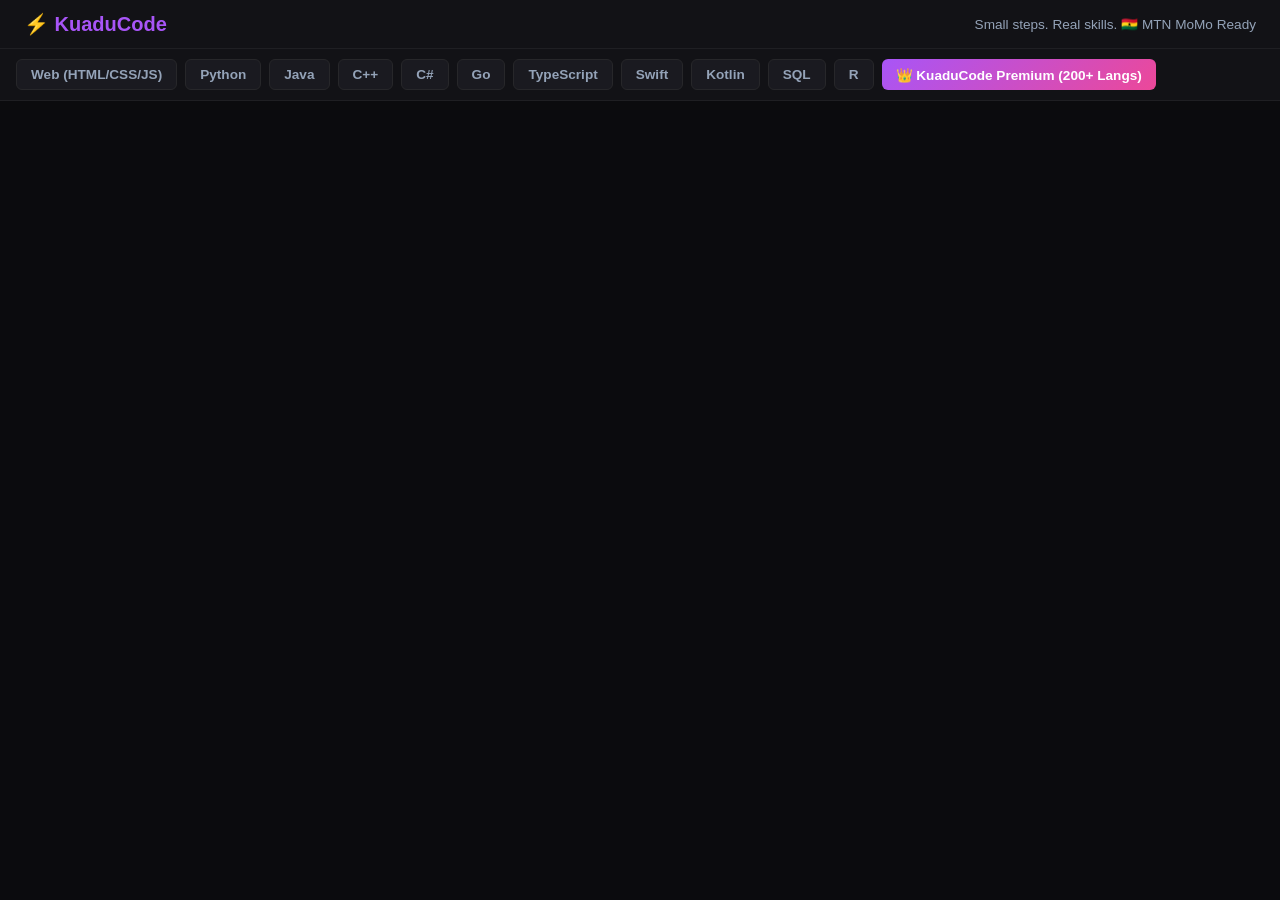
==== code (2).html @ bb450be1 "Add files via upload" ====
<!DOCTYPE html>
<html lang="en">
<head>
    <meta charset="UTF-8">
    <meta name="viewport" content="width=device-width, initial-scale=1.0">
    <title>KuaduCode — Learn to Code & Live Editor</title>
    <style>
        * {
            box-sizing: border-box;
            margin: 0;
            padding: 0;
            font-family: 'Segoe UI', Tahoma, Geneva, Verdana, sans-serif;
        }

        body {
            background-color: #0b0b0e;
            color: #e1e1e6;
            display: flex;
            flex-direction: column;
            height: 100vh;
        }

        header {
            background-color: #121216;
            padding: 12px 24px;
            display: flex;
            justify-content: space-between;
            align-items: center;
            border-bottom: 1px solid #1f1f23;
        }

        header h1 {
            font-size: 1.25rem;
            color: #a855f7;
            display: flex;
            align-items: center;
            gap: 8px;
            font-weight: 700;
        }

        .lang-tabs {
            display: flex;
            background-color: #121216;
            padding: 10px 16px;
            gap: 8px;
            overflow-x: auto;
            border-bottom: 1px solid #1f1f23;
            flex-wrap: wrap;
        }

        .tab-btn {
            background-color: #1a1a20;
            color: #94a3b8;
            border: 1px solid #27272a;
            padding: 7px 14px;
            border-radius: 6px;
            cursor: pointer;
            font-size: 0.85rem;
            font-weight: 600;
            transition: all 0.2s ease;
            white-space: nowrap;
        }

        .tab-btn:hover {
            background-color: #27272a;
            color: #f8fafc;
        }

        .tab-btn.active {
            background-color: #7c3aed;
            color: #ffffff;
            border-color: #7c3aed;
        }

        .tab-btn.premium {
            background: linear-gradient(135deg, #a855f7, #ec4899);
            color: #fff;
            border: none;
            font-weight: 700;
        }

        .workspace {
            display: grid;
            grid-template-columns: 1fr 1fr;
            flex: 1;
            background-color: #0b0b0e;
            gap: 8px;
            padding: 8px;
            overflow: hidden;
        }

        .pane {
            display: flex;
            flex-direction: column;
            background-color: #121216;
            border: 1px solid #1f1f23;
            border-radius: 8px;
            overflow: hidden;
            box-shadow: 0 4px 12px rgba(0,0,0,0.4);
        }

        .pane-header {
            background-color: #1a1a20;
            padding: 8px 14px;
            font-size: 0.85rem;
            font-weight: bold;
            display: flex;
            justify-content: space-between;
            align-items: center;
            color: #c084fc;
            border-bottom: 1px solid #1f1f23;
        }

        .run-btn {
            background-color: #10b981;
            color: white;
            border: none;
            padding: 4px 12px;
            border-radius: 4px;
            cursor: pointer;
            font-size: 0.8rem;
            font-weight: 600;
            transition: background 0.2s;
        }

        .run-btn:hover {
            background-color: #059669;
        }

        textarea {
            flex: 1;
            background-color: #121216;
            color: #e1e1e6;
            border: none;
            padding: 16px;
            resize: none;
            font-family: 'Fira Code', 'Courier New', Courier, monospace;
            font-size: 0.9rem;
            outline: none;
            line-height: 1.5;
            tab-size: 4;
        }

        .output-container {
            flex: 1;
            background-color: #08080a;
            color: #34d399;
            padding: 16px;
            font-family: 'Fira Code', 'Courier New', Courier, monospace;
            font-size: 0.9rem;
            overflow-y: auto;
            white-space: pre-wrap;
        }

        /* Premium & MoMo Checkout Styles */
        .premium-dashboard {
            grid-column: span 2;
            padding: 30px;
            overflow-y: auto;
            background-color: #121216;
            display: flex;
            flex-direction: column;
            align-items: center;
        }

        .premium-hero {
            text-align: center;
            max-width: 600px;
            margin-bottom: 30px;
        }

        .premium-hero h2 {
            color: #f472b6;
            font-size: 1.8rem;
            margin-bottom: 10px;
        }

        .premium-hero p {
            color: #94a3b8;
            font-size: 0.95rem;
        }

        .pricing-cards {
            display: grid;
            grid-template-columns: repeat(auto-fit, minmax(240px, 1fr));
            gap: 20px;
            width: 100%;
            max-width: 900px;
            margin-bottom: 30px;
        }

        .price-card {
            background-color: #1a1a20;
            border: 1px solid #27272a;
            border-radius: 10px;
            padding: 24px;
            display: flex;
            flex-direction: column;
            justify-content: space-between;
            transition: transform 0.2s, border-color 0.2s;
        }

        .price-card:hover {
            transform: translateY(-4px);
            border-color: #ec4899;
        }

        .price-card h3 {
            color: #f8fafc;
            font-size: 1.1rem;
            margin-bottom: 8px;
        }

        .price-amount {
            font-size: 1.6rem;
            font-weight: bold;
            color: #34d399;
            margin-bottom: 16px;
        }

        .price-features {
            list-style: none;
            margin-bottom: 20px;
            font-size: 0.85rem;
            color: #94a3b8;
            display: flex;
            flex-direction: column;
            gap: 8px;
        }

        .price-features li::before {
            content: "✓ ";
            color: #10b981;
            font-weight: bold;
        }

        .momo-btn {
            background-color: #eab308;
            color: #0f172a;
            border: none;
            padding: 10px;
            border-radius: 6px;
            font-weight: bold;
            cursor: pointer;
            font-size: 0.9rem;
            transition: background 0.2s;
        }

        .momo-btn:hover {
            background-color: #ca8a04;
        }

        .search-box {
            width: 100%;
            max-width: 900px;
            padding: 12px 16px;
            margin-bottom: 20px;
            background-color: #1a1a20;
            border: 1px solid #27272a;
            color: #fff;
            border-radius: 8px;
            font-size: 0.95rem;
            outline: none;
        }

        .search-box:focus {
            border-color: #7c3aed;
        }

        .lang-grid {
            display: grid;
            grid-template-columns: repeat(auto-fill, minmax(180px, 1fr));
            gap: 10px;
            width: 100%;
            max-width: 900px;
        }

        .lang-card {
            background-color: #1a1a20;
            border: 1px solid #27272a;
            padding: 12px 14px;
            border-radius: 6px;
            font-size: 0.85rem;
            color: #94a3b8;
            display: flex;
            justify-content: space-between;
            align-items: center;
        }

        .lang-card strong {
            color: #f8fafc;
        }

        iframe {
            flex: 1;
            border: none;
            background-color: #ffffff;
        }

        @media(max-width: 768px) {
            .workspace {
                grid-template-columns: 1fr;
                grid-template-rows: 1fr 1fr;
            }
            .premium-dashboard {
                grid-column: span 1;
            }
        }
    </style>
</head>
<body>

    <header>
        <h1>⚡ KuaduCode</h1>
        <span style="font-size: 0.85rem; color: #94a3b8;">Small steps. Real skills. 🇬🇭 MTN MoMo Ready</span>
    </header>

    <!-- Language Selector Tabs -->
    <div class="lang-tabs">
        <button class="tab-btn active" onclick="switchLanguage('web')">Web (HTML/CSS/JS)</button>
        <button class="tab-btn" onclick="switchLanguage('python')">Python</button>
        <button class="tab-btn" onclick="switchLanguage('java')">Java</button>
        <button class="tab-btn" onclick="switchLanguage('cpp')">C++</button>
        <button class="tab-btn" onclick="switchLanguage('csharp')">C#</button>
        <button class="tab-btn" onclick="switchLanguage('go')">Go</button>
        <button class="tab-btn" onclick="switchLanguage('typescript')">TypeScript</button>
        <button class="tab-btn" onclick="switchLanguage('swift')">Swift</button>
        <button class="tab-btn" onclick="switchLanguage('kotlin')">Kotlin</button>
        <button class="tab-btn" onclick="switchLanguage('sql')">SQL</button>
        <button class="tab-btn" onclick="switchLanguage('r')">R</button>
        <button class="tab-btn premium" onclick="switchLanguage('premium')">👑 KuaduCode Premium (200+ Langs)</button>
    </div>

    <!-- Workspace Container -->
    <div class="workspace" id="editor-workspace"></div>

    <script>
        const templates = {
            web: {
                html: '<h1>Hello Web Developer!</h1>\n<p>Edit HTML, CSS, or JS to see live updates.</p>',
                css: 'body { font-family: sans-serif; text-align: center; margin-top: 40px; color: #333; }',
                js: 'console.log("KuaduCode Web console ready!");'
            },
            python: `# Python Starter Code\ndef start_journey():\n    dream = "developer"\n    print(f"Your coding journey starts here! Dream: {dream}")\n\nstart_journey()`,
            java: `// Java Starter Code\npublic class Main {\n    public static void main(String[] args) {\n        String dream = "developer";\n        System.out.println("Hello, Java! Your dream: " + dream);\n    }\n}`,
            cpp: `// C++ Starter Code\n#include <iostream>\nusing namespace std;\n\nint main() {\n    string dream = "developer";\n    cout << "Hello C++! Your dream: " << dream << endl;\n    return 0;\n}`,
            csharp: `// C# Starter Code\nusing System;\n\nclass Program {\n    static void Main() {\n        string dream = "developer";\n        Console.WriteLine("Hello C#! Your dream: " + dream);\n    }\n}`,
            go: `// Go Starter Code\npackage main\nimport "fmt"\n\nfunc main() {\n    dream := "developer"\n    fmt.Printf("Hello Go! Your dream: %s\\n", dream)\n}`,
            typescript: `// TypeScript Starter Code\ninterface User {\n    name: string;\n    dream: string;\n}\n\nconst coder: User = { name: "Learner", dream: "developer" };\nconsole.log(\`Hello TypeScript! \${coder.name}'s dream: \${coder.dream}\`);`,
            swift: `// Swift Starter Code\nlet dream = "developer"\nprint("Hello Swift! Your dream: \\(dream)")`,
            kotlin: `// Kotlin Starter Code\nfun main() {\n    val dream = "developer"\n    println("Hello Kotlin! Your dream: $dream")\n}`,
            sql: `-- SQL Starter Code\nCREATE TABLE learners (id INT, name TEXT, dream TEXT);\nINSERT INTO learners VALUES (1, 'Alice', 'developer');\nSELECT * FROM learners;`,
            r: `# R Starter Code\ndream <- "developer"\ncat("Hello R! Your dream:", dream, "\\n")`
        };

        const premiumLanguages = [
            "Assembly (x86)", "Ada", "ActionScript", "Agda", "Alloy", "AmbientTalk", "Apex", "APL", "AppleScript", "Arc", "Arduino", "AspectJ", "Assembly (ARM)", "Asymptote", "ATS", "Augeas", "AutoIt", "AutoHotkey", "Awk", "Bash", "BASIC", "Batchfile", "BCPL", "Befunge", "Bison", "Bluespec", "Boo", "Boomerang", "Bosque", "Brainfuck", "Brightscript", "Bro", "C", "C--", "C#", "C++", "C/AL", "Caché ObjectScript", "Carbon", "Ceylon", "Chapel", "ChucK", "Cirru", "Clarion", "Clean", "Clojure", "CMake", "COBOL", "CoffeeScript", "ColdFusion", "Common Lisp", "Component Pascal", "Crystal", "Csound", "CUDA", "Cycript", "Cython", "D", "Dart", "DataWeave", "Dhall", "Dylan", "E", "Eagle", "Easybuild", "eC", "ECL", "ECLiPSe", "Edn", "Eiffel", "Elixir", "Elm", "Emacs Lisp", "Erlang", "Euphoria", "F#", "F*", "Factor", "Fancy", "Fantom", "Fennel", "Fish", "Forth", "Fortran", "FreeMarker", "Futhark", "G-Code", "GameMaker Language", "GAMS", "GAP", "GAS", "GDScript", "Genie", "Genshi", "GLSL", "Glyph", "Gnuplot", "Go", "Gosu", "Grace", "Gradle", "GraphQL", "Groovy", "Hack", "Haml", "Harbour", "Haskell", "Haxe", "HCL", "HLSL", "HTML", "HTTP", "Hy", "HyPhy", "IDL", "Idris", "IGOR Pro", "Inform", "Inno Setup", "Io", "Ioke", "Isabelle", "J", "Jade", "Jakt", "Janet", "Java", "JavaScript", "JFlex", "Jison", "Jolie", "JSON", "JSX", "Julia", "KCL", "KiCad", "Kotlin", "KRL", "LabVIEW", "Lasso", "Lean", "Less", "LilyPond", "Limbo", "Lisp", "LiveScript", "LLVM", "Logtalk", "LOLCODE", "LookML", "LoomScript", "LUA", "M", "M4", "Macaulay2", "Makefile", "Mako", "Markdown", "Mathematica", "MATLAB", "Max", "MAXScript", "Mercury", "Meson", "Metal", "Mirah", "Modelica", "Modula-2", "Modula-3", "Monkey", "Moocode", "MoonScript", "Mortran", "Mouse", "MSBuild", "Mupad", "MQL4", "MQL5", "NCL", "Nearley", "Nemerle", "NetLogo", "Nextflow", "Nginx", "Nim", "Nit", "Nix", "NSIS", "Nu", "NumPy", "Objective-C", "Objective-J", "OCaml", "Odin", "Omgrofl", "Opa", "Opal", "OpenEdge ABL", "OpenSCAD", "Org", "Ox", "Oxygene", "Oz", "P4", "Pan", "Papyrus", "Parrot", "Pascal", "PAWN", "PDDL", "PEG.js", "Perl", "PHP", "PicoLisp", "Pike", "PL/I", "PL/SQL", "PogoScript", "Pony", "PostScript", "PowerShell", "Prisma", "Processing", "Prolog", "Propeller Spin", "Pug", "Puppet", "PureBasic", "PureScript", "Python", "Q", "QML", "QBasic", "R", "Racket", "Raku", "RAML", "Reason", "Rebol", "Red", "Redcode", "Ren'Py", "REXX", "Ring", "Riot", "RobotFramework", "Roff", "Rouge", "RPC", "RPM Spec", "Ruby", "Rust", "SAS", "Sass", "Scala", "Scheme", "Scilab", "Self", "ShaderLab", "Shell", "Shen", "Sieve", "Silver", "Simula", "SKILL", "Smalltalk", "Smarty", "Smali", "Snort", "Solidity", "SourcePawn", "SPARQL", "SQF", "SQL", "Stan", "Stata", "Starlark", "Svelte", "SVG", "Swift", "SystemVerilog", "Tcl", "TeX", "Thrift", "T-SQL", "TypeScript", "Typst", "UnrealScript", "Vala", "VBScript", "Verilog", "VHDL", "Vim script", "Visual Basic", "Volt", "Vue", "WebAssembly", "Wollok", "XML", "XQuery", "YAML", "Yacc", "Zig"
        ];

        let currentLang = 'web';

        function switchLanguage(lang) {
            currentLang = lang;
            
            document.querySelectorAll('.tab-btn').forEach(btn => btn.classList.remove('active'));
            event.target.classList.add('active');

            const workspace = document.getElementById('editor-workspace');

            if (lang === 'web') {
                workspace.innerHTML = `
                    <div class="pane">
                        <div class="pane-header">&lt;/&gt; HTML / CSS / JS Editor</div>
                        <textarea id="web-code" placeholder="Write code...">${templates.web.html}\n\n<style>${templates.web.css}</style>\n\n<script>${templates.web.js}<\/script></textarea>
                    </div>
                    <div class="pane">
                        <div class="pane-header">👁 Live Preview</div>
                        <iframe id="output-frame"></iframe>
                    </div>
                `;
                document.getElementById('web-code').addEventListener('input', updateWebPreview);
                updateWebPreview();
            } else if (lang === 'premium') {
                workspace.innerHTML = `
                    <div class="premium-dashboard">
                        <div class="premium-hero">
                            <h2>👑 KuaduCode Premium Membership</h2>
                            <p>Unlock all 200+ language project briefs and advanced challenge paths instantly using MTN Mobile Money.</p>
                        </div>

                        <div class="pricing-cards">
                            <div class="price-card">
                                <div>
                                    <h3>Starter Package</h3>
                                    <div class="price-amount">10 GHS</div>
                                    <ul class="price-features">
                                        <li>Basic starter guides</li>
                                        <li>Introductory challenges</li>
                                        <li>MTN MoMo checkout</li>
                                    </ul>
                                </div>
                                <button class="momo-btn" onclick="triggerMoMo(10, 'Starter Package')">Pay 10 GHS via MoMo</button>
                            </div>

                            <div class="price-card" style="border-color: #ec4899;">
                                <div>
                                    <h3>Practice Plus</h3>
                                    <div class="price-amount">20 GHS</div>
                                    <ul class="price-features">
                                        <li>Full 200+ language directory</li>
                                        <li>Intermediate track briefs</li>
                                        <li>Project checklists</li>
                                    </ul>
                                </div>
                                <button class="momo-btn" onclick="triggerMoMo(20, 'Practice Plus')">Pay 20 GHS via MoMo</button>
                            </div>

                            <div class="price-card">
                                <div>
                                    <h3>Pro Learning Pack</h3>
                                    <div class="price-amount">45 GHS</div>
                                    <ul class="price-features">
                                        <li>Lifetime all-access pass</li>
                                        <li>Advanced project briefs</li>
                                        <li>Guided study plans</li>
                                    </ul>
                                </div>
                                <button class="momo-btn" onclick="triggerMoMo(45, 'Pro Learning Pack')">Pay 45 GHS via MoMo</button>
                            </div>
                        </div>

                        <input type="text" class="search-box" id="lang-search" placeholder="Search from 200+ programming languages..." onkeyup="filterLanguages()">
                        <div class="lang-grid" id="lang-grid-container">
                            ${premiumLanguages.map((l, index) => `<div class="lang-card"><strong>${l}</strong> <span>#${index+1}</span></div>`).join('')}
                        </div>
                    </div>
                `;
            } else {
                workspace.innerHTML = `
                    <div class="pane">
                        <div class="pane-header">
                            <span>💻 ${lang.toUpperCase()} Editor</span>
                            <button class="run-btn" onclick="runCode()">▶ Run / Test</button>
                        </div>
                        <textarea id="code-input">${templates[lang]}</textarea>
                    </div>
                    <div class="pane">
                        <div class="pane-header">📤 Execution Output</div>
                        <div class="output-container" id="output-console">Click 'Run / Test' to simulate code execution...</div>
                    </div>
                `;
            }
        }

        function triggerMoMo(amount, planName) {
            const phoneNumber = prompt(`Enter your MTN Mobile Money Number (e.g., 024XXXXXXX) for the ${planName} (${amount} GHS):`);
            if (phoneNumber) {
                alert(`MTN MoMo payment prompt sent to ${phoneNumber} for ${amount} GHS. Please check your phone to approve.`);
            }
        }

        function filterLanguages() {
            const query = document.getElementById('lang-search').value.toLowerCase();
            const container = document.getElementById('lang-grid-container');
            const filtered = premiumLanguages.filter(l => l.toLowerCase().includes(query));
            container.innerHTML = filtered.map((l) => `<div class="lang-card"><strong>${l}</strong></div>`).join('');
        }

        function updateWebPreview() {
            const code = document.getElementById('web-code').value;
            const frame = document.getElementById('output-frame');
            const doc = frame.contentDocument || frame.contentWindow.document;
            doc.open();
            doc.write(code);
            doc.close();
        }

        function runCode() {
            const consoleBox = document.getElementById('output-console');
            consoleBox.innerHTML = `Compiling and executing ${currentLang.toUpperCase()}...\n\n`;
            
            setTimeout(() => {
                const outputs = {
                    python: "Your coding journey starts here! Dream: developer\n[Process completed successfully]",
                    java: "Hello, Java! Your dream: developer\n[Build successful]",
                    cpp: "Hello C++! Your dream: developer\n[Exited with code 0]",
                    csharp: "Hello C#! Your dream: developer\n[Execution completed]",
                    go: "Hello Go! Your dream: developer\n[Process finished]",
                    typescript: "Hello TypeScript! Learner's dream: developer\n[TS Compiled & Executed]",
                    swift: "Hello Swift! Your dream: developer\n[Execution finished]",
                    kotlin: "Hello Kotlin! Your dream: developer\n[Compilation successful]",
                    sql: "id | name  | dream    \n---|-------|----------\n 1 | Alice | developer\n[Query executed successfully (1 row)]",
                    r: "Hello R! Your dream: developer \n[Execution finished]"
                };
                consoleBox.innerHTML += outputs[currentLang] || "Output generated successfully.";
            }, 400);
        }

        // Initialize with Web view on load
        switchLanguage('web');
    </script>
</body>
</html>
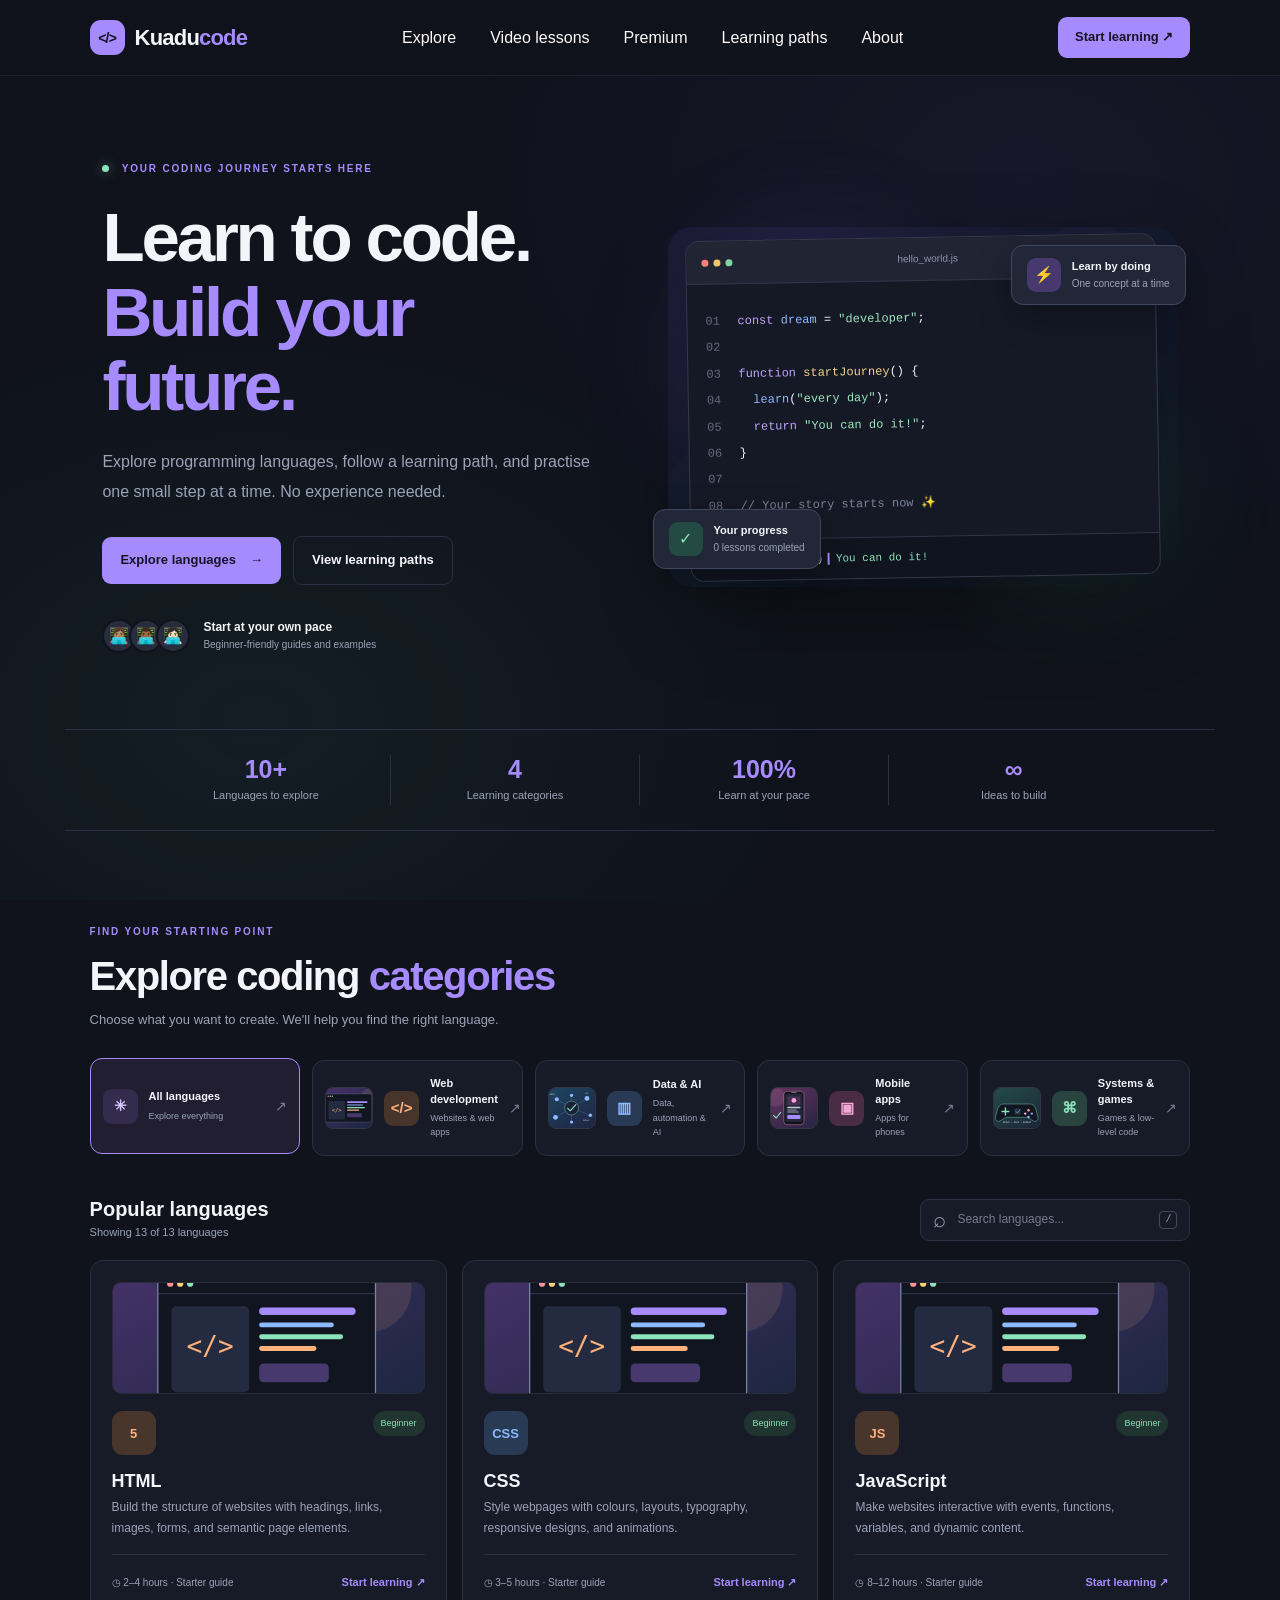
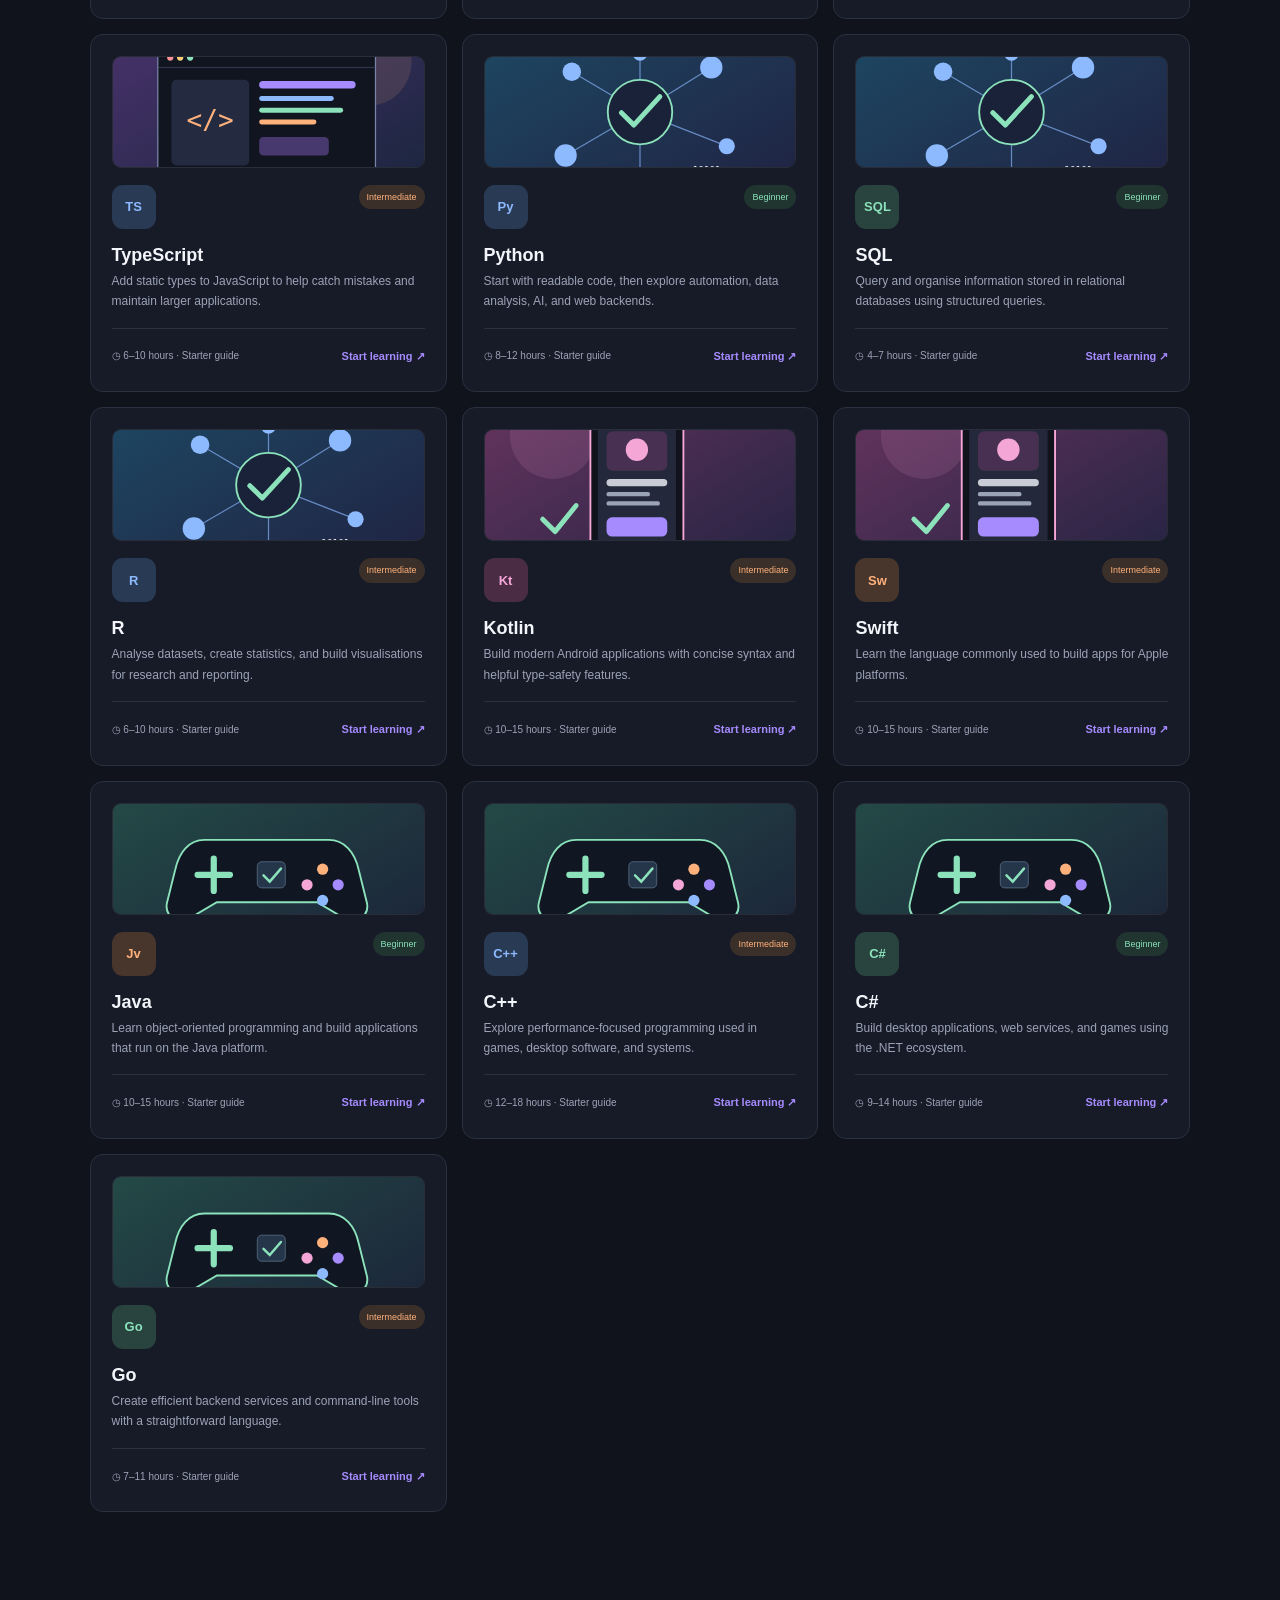
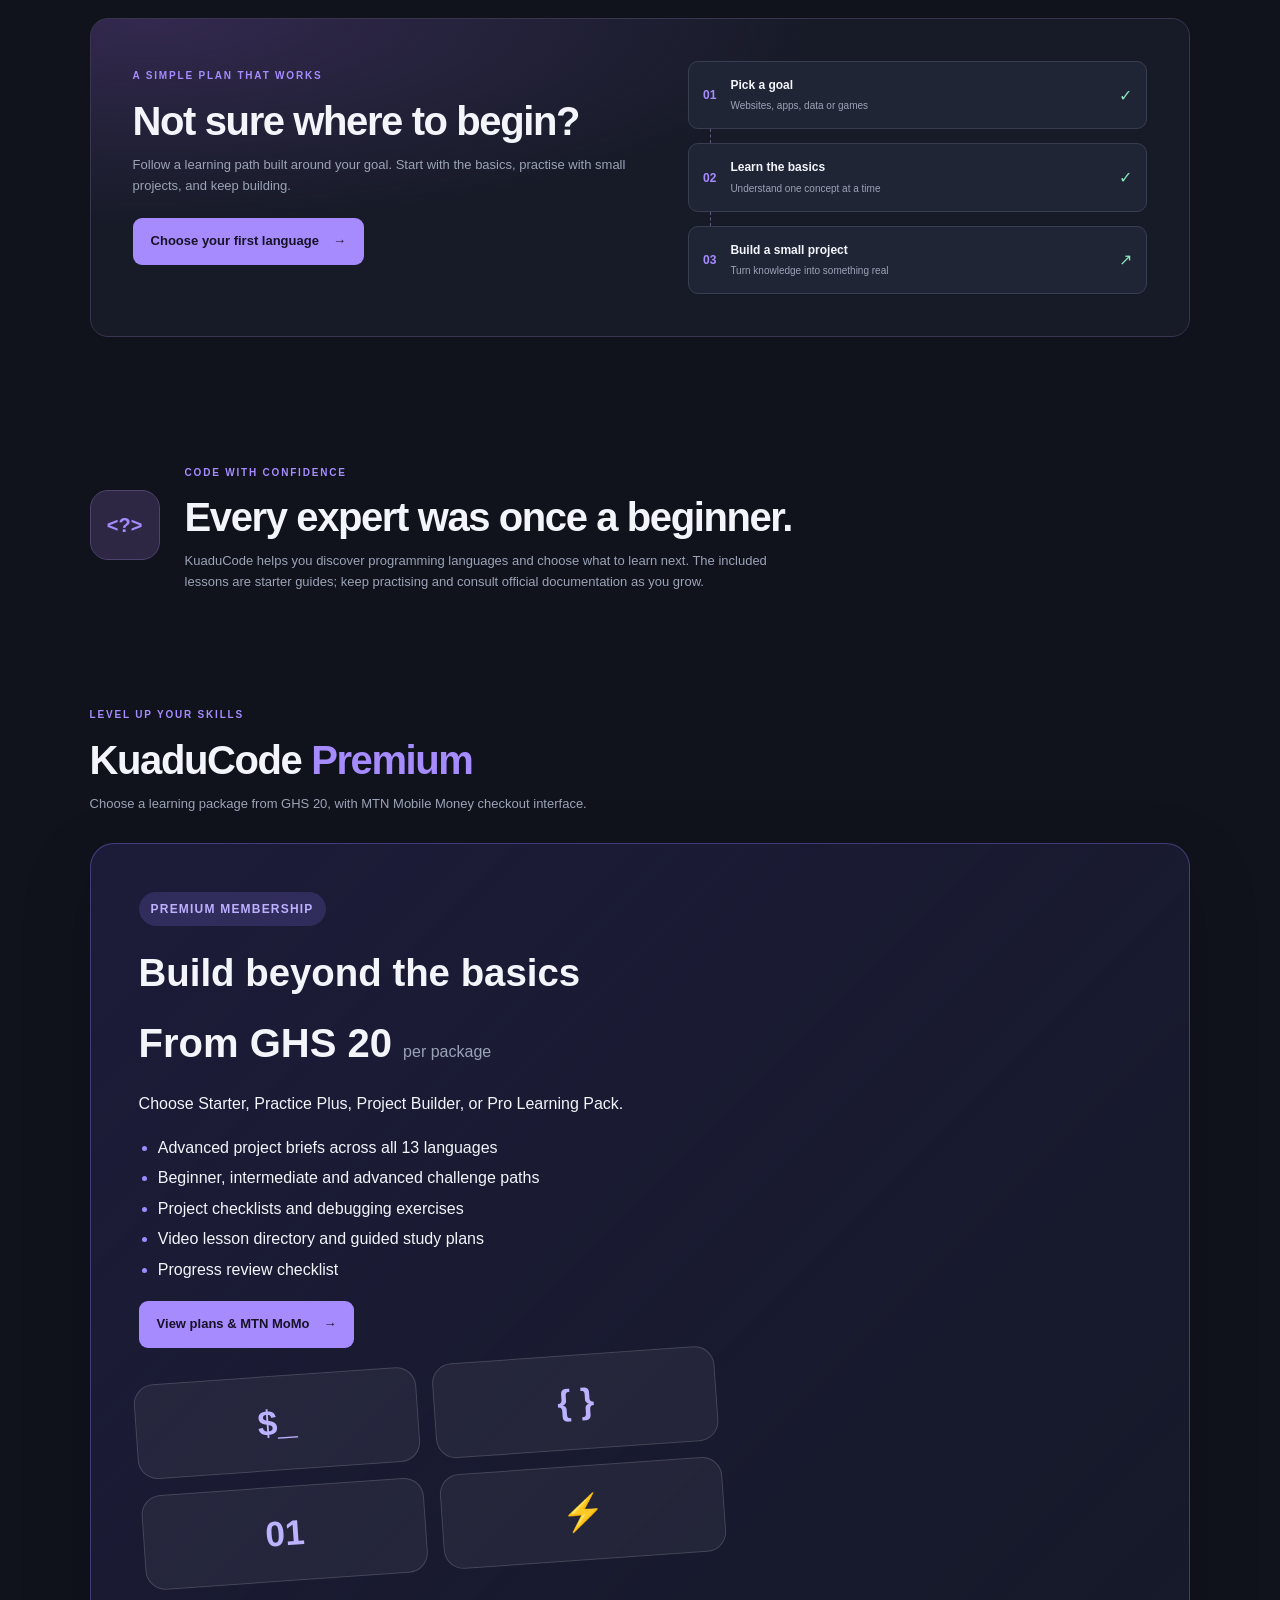
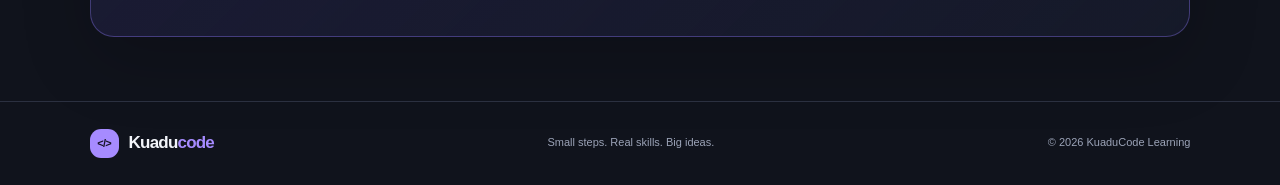
==== commit 135a668f: "Add files via upload" ====
--- a/code (2).html
+++ b/code (2).html
@@ -1,503 +1,146 @@
 <!DOCTYPE html>
 <html lang="en">
 <head>
-    <meta charset="UTF-8">
-    <meta name="viewport" content="width=device-width, initial-scale=1.0">
-    <title>KuaduCode — Learn to Code & Live Editor</title>
-    <style>
-        * {
-            box-sizing: border-box;
-            margin: 0;
-            padding: 0;
-            font-family: 'Segoe UI', Tahoma, Geneva, Verdana, sans-serif;
-        }
+  <script async src="https://pagead2.googlesyndication.com/pagead/js/adsbygoogle.js?client=ca-pub-9583679349976543"
+     crossorigin="anonymous"></script>
+  <script src="https-redirect.js"></script>
+  
+  <meta charset="UTF-8">
+  <meta name="viewport" content="width=device-width, initial-scale=1.0">
+  <meta name="description" content="Learn programming languages by category with beginner-friendly paths, lessons, and examples.">
+  <meta name="theme-color" content="#10131c">
+  <title>KuaduCode — Learn to Code</title>
+  <link rel="stylesheet" href="style.css">
+  <script src="script.js" defer></script>
+</head>
+<body >
+  <header class="topbar">
+    <a class="brand" href="#" aria-label="KuaduCode home">
+      <span class="brand-mark" aria-hidden="true">&lt;/&gt;</span>
+      <span>Kuadu<span class="brand-accent">code</span></span>
+    </a>
+    <nav class="nav-links" id="navLinks" aria-label="Main navigation">
+      <a href="#explore">Explore</a>
+	  <a 
+      
+      <a href="video-lessons.html">Video lessons</a>
+      <a href="#premium">Premium</a>
+      <a href="#learning-path">Learning paths</a>
+      <a href="#about">About</a>
+    </nav>
+ 
+    <a class="top-cta" href="#explore">Start learning <span aria-hidden="true">↗</span></a>
+    <button class="mobile-menu" id="mobileMenu" aria-label="Toggle navigation" aria-expanded="false">☰</button>
+  </header>
 
-        body {
-            background-color: #0b0b0e;
-            color: #e1e1e6;
-            display: flex;
-            flex-direction: column;
-            height: 100vh;
-        }
+  <main>
+    <section class="hero">
+      <div class="hero-copy">
+        <div class="eyebrow"><span class="live-dot"></span> YOUR CODING JOURNEY STARTS HERE</div>
+        <h1>Learn to code.<br><span>Build your future.</span></h1>
+        <p class="hero-text">Explore programming languages, follow a learning path, and practise one small step at a time. No experience needed.</p>
+        <div class="hero-actions">
+          <a class="btn btn-primary" href="#explore">Explore languages <span aria-hidden="true">→</span></a>
+          <a class="btn btn-quiet" href="#learning-path">View learning paths</a>
+        </div>
+        <div class="hero-proof">
+          <div class="avatar-stack" aria-hidden="true"><span>👩🏽‍💻</span><span>👨🏾‍💻</span><span>👩🏻‍💻</span></div>
+          <p><strong>Start at your own pace</strong><br><small>Beginner-friendly guides and examples</small></p>
+        </div>
+      </div>
+      <div class="hero-art" aria-label="Illustration of code on a computer screen"><img class="hero-image" src="images/hero-coding.svg" alt="Colourful illustration of a code editor on a computer screen" fetchpriority="high">
+        <div class="glow glow-one"></div><div class="glow glow-two"></div>
+        <div class="code-window">
+          <div class="window-bar"><div class="window-dots"><i></i><i></i><i></i></div><span>hello_world.js</span><span class="window-menu">•••</span></div>
+          <div class="code-content">
+            <div><span class="line-no">01</span><span class="code-purple">const</span> <span class="code-blue">dream</span> = <span class="code-green">"developer"</span>;</div>
+            <div><span class="line-no">02</span></div>
+            <div><span class="line-no">03</span><span class="code-purple">function</span> <span class="code-yellow">startJourney</span>() {</div>
+            <div><span class="line-no">04</span>&nbsp;&nbsp;<span class="code-blue">learn</span>(<span class="code-green">"every day"</span>);</div>
+            <div><span class="line-no">05</span>&nbsp;&nbsp;<span class="code-purple">return</span> <span class="code-green">"You can do it!"</span>;</div>
+            <div><span class="line-no">06</span>}</div>
+            <div><span class="line-no">07</span></div>
+            <div><span class="line-no">08</span><span class="code-muted">// Your story starts now ✨</span></div>
+          </div>
+          <div class="terminal"><span class="terminal-prompt">›</span> <span>startJourney()</span><span class="terminal-cursor"></span><b> You can do it!</b></div>
+        </div>
+        <div class="floating-card float-top"><span class="float-icon">⚡</span><div><strong>Learn by doing</strong><small>One concept at a time</small></div></div>
+        <div class="floating-card float-bottom"><span class="float-icon green">✓</span><div><strong>Your progress</strong><small id="heroProgress">0 lessons completed</small></div></div>
+      </div>
+    </section>
 
-        header {
-            background-color: #121216;
-            padding: 12px 24px;
-            display: flex;
-            justify-content: space-between;
-            align-items: center;
-            border-bottom: 1px solid #1f1f23;
-        }
+    <section class="stats-row" aria-label="Website features">
+      <div><strong>10+</strong><span>Languages to explore</span></div>
+      <div><strong>4</strong><span>Learning categories</span></div>
+      <div><strong>100%</strong><span>Learn at your pace</span></div>
+      <div><strong>∞</strong><span>Ideas to build</span></div>
+    </section>
 
-        header h1 {
-            font-size: 1.25rem;
-            color: #a855f7;
-            display: flex;
-            align-items: center;
-            gap: 8px;
-            font-weight: 700;
-        }
+    <section class="explore section" id="explore">
+      <div class="section-heading">
+        <div><span class="eyebrow">FIND YOUR STARTING POINT</span><h2>Explore coding <span>categories</span></h2><p>Choose what you want to create. We'll help you find the right language.</p></div>
+      </div>
+      <div class="category-grid" id="categoryGrid">
+        <button class="category-card active" data-category="all"><span class="category-symbol">✳</span><span><strong>All languages</strong><small>Explore everything</small></span><span class="category-arrow">↗</span></button>
+        <button class="category-card" data-category="web"><img class="category-thumb" src="images/web-development.svg" alt="" loading="lazy"><span class="category-symbol orange">&lt;/&gt;</span><span><strong>Web development</strong><small>Websites & web apps</small></span><span class="category-arrow">↗</span></button>
+        <button class="category-card" data-category="data"><img class="category-thumb" src="images/data-ai.svg" alt="" loading="lazy"><span class="category-symbol blue">▥</span><span><strong>Data & AI</strong><small>Data, automation & AI</small></span><span class="category-arrow">↗</span></button>
+        <button class="category-card" data-category="mobile"><img class="category-thumb" src="images/mobile-apps.svg" alt="" loading="lazy"><span class="category-symbol pink">▣</span><span><strong>Mobile apps</strong><small>Apps for phones</small></span><span class="category-arrow">↗</span></button>
+        <button class="category-card" data-category="systems"><img class="category-thumb" src="images/systems-games.svg" alt="" loading="lazy"><span class="category-symbol green">⌘</span><span><strong>Systems & games</strong><small>Games & low-level code</small></span><span class="category-arrow">↗</span></button>
+      </div>
 
-        .lang-tabs {
-            display: flex;
-            background-color: #121216;
-            padding: 10px 16px;
-            gap: 8px;
-            overflow-x: auto;
-            border-bottom: 1px solid #1f1f23;
-            flex-wrap: wrap;
-        }
+      <div class="language-toolbar">
+        <div><h3 id="languageHeading">Popular languages</h3><p id="resultCount">Showing all languages</p></div>
+        <label class="search-box"><span aria-hidden="true">⌕</span><input id="languageSearch" type="search" placeholder="Search languages..." autocomplete="off" aria-label="Search programming languages"><kbd>/</kbd></label>
+      </div>
+      <div class="language-grid" id="languageGrid" aria-live="polite"></div>
+      <p class="empty-state" id="emptyState" hidden>No languages match that search. Try another keyword.</p>
+    </section>
 
-        .tab-btn {
-            background-color: #1a1a20;
-            color: #94a3b8;
-            border: 1px solid #27272a;
-            padding: 7px 14px;
-            border-radius: 6px;
-            cursor: pointer;
-            font-size: 0.85rem;
-            font-weight: 600;
-            transition: all 0.2s ease;
-            white-space: nowrap;
-        }
+    <section class="learning-section section" id="learning-path">
+      <div class="learning-banner">
+        <div class="learning-copy"><span class="eyebrow">A SIMPLE PLAN THAT WORKS</span><h2>Not sure where to begin?</h2><p>Follow a learning path built around your goal. Start with the basics, practise with small projects, and keep building.</p><a class="btn btn-primary" href="#explore">Choose your first language <span aria-hidden="true">→</span></a></div>
+        <div class="path-steps">
+          <div class="path-step"><span class="step-number">01</span><div><strong>Pick a goal</strong><small>Websites, apps, data or games</small></div><span class="step-check">✓</span></div>
+          <div class="path-connector"></div>
+          <div class="path-step"><span class="step-number">02</span><div><strong>Learn the basics</strong><small>Understand one concept at a time</small></div><span class="step-check">✓</span></div>
+          <div class="path-connector"></div>
+          <div class="path-step"><span class="step-number">03</span><div><strong>Build a small project</strong><small>Turn knowledge into something real</small></div><span class="step-check">↗</span></div>
+        </div>
+      </div>
+    </section>
 
-        .tab-btn:hover {
-            background-color: #27272a;
-            color: #f8fafc;
-        }
+    <section class="about-section section" id="about">
+      <div class="about-icon">&lt;?&gt;</div>
+      <div><span class="eyebrow">CODE WITH CONFIDENCE</span><h2>Every expert was once a beginner.</h2><p>KuaduCode helps you discover programming languages and choose what to learn next. The included lessons are starter guides; keep practising and consult official documentation as you grow.</p></div>
+    </section>
+  
+    <section class="section premium-section" id="premium">
+      <div class="section-heading"><div><span class="eyebrow">LEVEL UP YOUR SKILLS</span><h2>KuaduCode <span>Premium</span></h2><p>Choose a learning package from GHS 20, with MTN Mobile Money checkout interface.</p></div></div>
+      <div class="premium-card">
+        <div><span class="premium-badge">PREMIUM MEMBERSHIP</span><h3>Build beyond the basics</h3><p class="premium-price">From GHS 20 <span>per package</span></p><p>Choose Starter, Practice Plus, Project Builder, or Pro Learning Pack.</p>
+        <ul><li>Advanced project briefs across all 13 languages</li><li>Beginner, intermediate and advanced challenge paths</li><li>Project checklists and debugging exercises</li><li>Video lesson directory and guided study plans</li><li>Progress review checklist</li></ul>
+        <a class="btn btn-primary" href="premium.html">View plans & MTN MoMo <span aria-hidden="true">→</span></a>
+       
+        <div class="premium-art" aria-hidden="true"><span>$_</span><span>{ }</span><span>01</span><span>⚡</span></div>
+      </div>
+    </section>
+</main>
 
-        .tab-btn.active {
-            background-color: #7c3aed;
-            color: #ffffff;
-            border-color: #7c3aed;
-        }
+  <footer class="footer"><a class="brand" href="#"><span class="brand-mark">&lt;/&gt;</span><span>Kuadu<span class="brand-accent">code</span></span></a><p>Small steps. Real skills. Big ideas.</p><span>© <span id="year"></span> KuaduCode Learning</span></footer>
 
-        .tab-btn.premium {
-            background: linear-gradient(135deg, #a855f7, #ec4899);
-            color: #fff;
-            border: none;
-            font-weight: 700;
-        }
+  <dialog class="lesson-dialog" id="lessonDialog" aria-labelledby="dialogTitle">
+    <button class="dialog-close" id="dialogClose" aria-label="Close lesson">×</button>
+    <div class="dialog-icon" id="dialogIcon">JS</div>
+    <span class="eyebrow" id="dialogCategory">WEB DEVELOPMENT</span>
+    <h2 id="dialogTitle">Learn JavaScript</h2>
+    <p id="dialogDescription"></p>
+    <div class="lesson-block"><h3>Your first concept</h3><p id="dialogLesson"></p><pre><code id="dialogCode"></code></pre><button class="copy-button" id="copyCode">Copy example</button></div>
+    <div class="lesson-tip"><strong>Practice tip</strong><p id="dialogTip"></p></div>
+    <button class="btn btn-primary complete-button" id="completeLesson">Mark lesson complete ✓</button>
+    <p class="dialog-note" id="dialogNote"></p>
+  </dialog>
 
-        .workspace {
-            display: grid;
-            grid-template-columns: 1fr 1fr;
-            flex: 1;
-            background-color: #0b0b0e;
-            gap: 8px;
-            padding: 8px;
-            overflow: hidden;
-        }
-
-        .pane {
-            display: flex;
-            flex-direction: column;
-            background-color: #121216;
-            border: 1px solid #1f1f23;
-            border-radius: 8px;
-            overflow: hidden;
-            box-shadow: 0 4px 12px rgba(0,0,0,0.4);
-        }
-
-        .pane-header {
-            background-color: #1a1a20;
-            padding: 8px 14px;
-            font-size: 0.85rem;
-            font-weight: bold;
-            display: flex;
-            justify-content: space-between;
-            align-items: center;
-            color: #c084fc;
-            border-bottom: 1px solid #1f1f23;
-        }
-
-        .run-btn {
-            background-color: #10b981;
-            color: white;
-            border: none;
-            padding: 4px 12px;
-            border-radius: 4px;
-            cursor: pointer;
-            font-size: 0.8rem;
-            font-weight: 600;
-            transition: background 0.2s;
-        }
-
-        .run-btn:hover {
-            background-color: #059669;
-        }
-
-        textarea {
-            flex: 1;
-            background-color: #121216;
-            color: #e1e1e6;
-            border: none;
-            padding: 16px;
-            resize: none;
-            font-family: 'Fira Code', 'Courier New', Courier, monospace;
-            font-size: 0.9rem;
-            outline: none;
-            line-height: 1.5;
-            tab-size: 4;
-        }
-
-        .output-container {
-            flex: 1;
-            background-color: #08080a;
-            color: #34d399;
-            padding: 16px;
-            font-family: 'Fira Code', 'Courier New', Courier, monospace;
-            font-size: 0.9rem;
-            overflow-y: auto;
-            white-space: pre-wrap;
-        }
-
-        /* Premium & MoMo Checkout Styles */
-        .premium-dashboard {
-            grid-column: span 2;
-            padding: 30px;
-            overflow-y: auto;
-            background-color: #121216;
-            display: flex;
-            flex-direction: column;
-            align-items: center;
-        }
-
-        .premium-hero {
-            text-align: center;
-            max-width: 600px;
-            margin-bottom: 30px;
-        }
-
-        .premium-hero h2 {
-            color: #f472b6;
-            font-size: 1.8rem;
-            margin-bottom: 10px;
-        }
-
-        .premium-hero p {
-            color: #94a3b8;
-            font-size: 0.95rem;
-        }
-
-        .pricing-cards {
-            display: grid;
-            grid-template-columns: repeat(auto-fit, minmax(240px, 1fr));
-            gap: 20px;
-            width: 100%;
-            max-width: 900px;
-            margin-bottom: 30px;
-        }
-
-        .price-card {
-            background-color: #1a1a20;
-            border: 1px solid #27272a;
-            border-radius: 10px;
-            padding: 24px;
-            display: flex;
-            flex-direction: column;
-            justify-content: space-between;
-            transition: transform 0.2s, border-color 0.2s;
-        }
-
-        .price-card:hover {
-            transform: translateY(-4px);
-            border-color: #ec4899;
-        }
-
-        .price-card h3 {
-            color: #f8fafc;
-            font-size: 1.1rem;
-            margin-bottom: 8px;
-        }
-
-        .price-amount {
-            font-size: 1.6rem;
-            font-weight: bold;
-            color: #34d399;
-            margin-bottom: 16px;
-        }
-
-        .price-features {
-            list-style: none;
-            margin-bottom: 20px;
-            font-size: 0.85rem;
-            color: #94a3b8;
-            display: flex;
-            flex-direction: column;
-            gap: 8px;
-        }
-
-        .price-features li::before {
-            content: "✓ ";
-            color: #10b981;
-            font-weight: bold;
-        }
-
-        .momo-btn {
-            background-color: #eab308;
-            color: #0f172a;
-            border: none;
-            padding: 10px;
-            border-radius: 6px;
-            font-weight: bold;
-            cursor: pointer;
-            font-size: 0.9rem;
-            transition: background 0.2s;
-        }
-
-        .momo-btn:hover {
-            background-color: #ca8a04;
-        }
-
-        .search-box {
-            width: 100%;
-            max-width: 900px;
-            padding: 12px 16px;
-            margin-bottom: 20px;
-            background-color: #1a1a20;
-            border: 1px solid #27272a;
-            color: #fff;
-            border-radius: 8px;
-            font-size: 0.95rem;
-            outline: none;
-        }
-
-        .search-box:focus {
-            border-color: #7c3aed;
-        }
-
-        .lang-grid {
-            display: grid;
-            grid-template-columns: repeat(auto-fill, minmax(180px, 1fr));
-            gap: 10px;
-            width: 100%;
-            max-width: 900px;
-        }
-
-        .lang-card {
-            background-color: #1a1a20;
-            border: 1px solid #27272a;
-            padding: 12px 14px;
-            border-radius: 6px;
-            font-size: 0.85rem;
-            color: #94a3b8;
-            display: flex;
-            justify-content: space-between;
-            align-items: center;
-        }
-
-        .lang-card strong {
-            color: #f8fafc;
-        }
-
-        iframe {
-            flex: 1;
-            border: none;
-            background-color: #ffffff;
-        }
-
-        @media(max-width: 768px) {
-            .workspace {
-                grid-template-columns: 1fr;
-                grid-template-rows: 1fr 1fr;
-            }
-            .premium-dashboard {
-                grid-column: span 1;
-            }
-        }
-    </style>
-</head>
-<body>
-
-    <header>
-        <h1>⚡ KuaduCode</h1>
-        <span style="font-size: 0.85rem; color: #94a3b8;">Small steps. Real skills. 🇬🇭 MTN MoMo Ready</span>
-    </header>
-
-    <!-- Language Selector Tabs -->
-    <div class="lang-tabs">
-        <button class="tab-btn active" onclick="switchLanguage('web')">Web (HTML/CSS/JS)</button>
-        <button class="tab-btn" onclick="switchLanguage('python')">Python</button>
-        <button class="tab-btn" onclick="switchLanguage('java')">Java</button>
-        <button class="tab-btn" onclick="switchLanguage('cpp')">C++</button>
-        <button class="tab-btn" onclick="switchLanguage('csharp')">C#</button>
-        <button class="tab-btn" onclick="switchLanguage('go')">Go</button>
-        <button class="tab-btn" onclick="switchLanguage('typescript')">TypeScript</button>
-        <button class="tab-btn" onclick="switchLanguage('swift')">Swift</button>
-        <button class="tab-btn" onclick="switchLanguage('kotlin')">Kotlin</button>
-        <button class="tab-btn" onclick="switchLanguage('sql')">SQL</button>
-        <button class="tab-btn" onclick="switchLanguage('r')">R</button>
-        <button class="tab-btn premium" onclick="switchLanguage('premium')">👑 KuaduCode Premium (200+ Langs)</button>
-    </div>
-
-    <!-- Workspace Container -->
-    <div class="workspace" id="editor-workspace"></div>
-
-    <script>
-        const templates = {
-            web: {
-                html: '<h1>Hello Web Developer!</h1>\n<p>Edit HTML, CSS, or JS to see live updates.</p>',
-                css: 'body { font-family: sans-serif; text-align: center; margin-top: 40px; color: #333; }',
-                js: 'console.log("KuaduCode Web console ready!");'
-            },
-            python: `# Python Starter Code\ndef start_journey():\n    dream = "developer"\n    print(f"Your coding journey starts here! Dream: {dream}")\n\nstart_journey()`,
-            java: `// Java Starter Code\npublic class Main {\n    public static void main(String[] args) {\n        String dream = "developer";\n        System.out.println("Hello, Java! Your dream: " + dream);\n    }\n}`,
-            cpp: `// C++ Starter Code\n#include <iostream>\nusing namespace std;\n\nint main() {\n    string dream = "developer";\n    cout << "Hello C++! Your dream: " << dream << endl;\n    return 0;\n}`,
-            csharp: `// C# Starter Code\nusing System;\n\nclass Program {\n    static void Main() {\n        string dream = "developer";\n        Console.WriteLine("Hello C#! Your dream: " + dream);\n    }\n}`,
-            go: `// Go Starter Code\npackage main\nimport "fmt"\n\nfunc main() {\n    dream := "developer"\n    fmt.Printf("Hello Go! Your dream: %s\\n", dream)\n}`,
-            typescript: `// TypeScript Starter Code\ninterface User {\n    name: string;\n    dream: string;\n}\n\nconst coder: User = { name: "Learner", dream: "developer" };\nconsole.log(\`Hello TypeScript! \${coder.name}'s dream: \${coder.dream}\`);`,
-            swift: `// Swift Starter Code\nlet dream = "developer"\nprint("Hello Swift! Your dream: \\(dream)")`,
-            kotlin: `// Kotlin Starter Code\nfun main() {\n    val dream = "developer"\n    println("Hello Kotlin! Your dream: $dream")\n}`,
-            sql: `-- SQL Starter Code\nCREATE TABLE learners (id INT, name TEXT, dream TEXT);\nINSERT INTO learners VALUES (1, 'Alice', 'developer');\nSELECT * FROM learners;`,
-            r: `# R Starter Code\ndream <- "developer"\ncat("Hello R! Your dream:", dream, "\\n")`
-        };
-
-        const premiumLanguages = [
-            "Assembly (x86)", "Ada", "ActionScript", "Agda", "Alloy", "AmbientTalk", "Apex", "APL", "AppleScript", "Arc", "Arduino", "AspectJ", "Assembly (ARM)", "Asymptote", "ATS", "Augeas", "AutoIt", "AutoHotkey", "Awk", "Bash", "BASIC", "Batchfile", "BCPL", "Befunge", "Bison", "Bluespec", "Boo", "Boomerang", "Bosque", "Brainfuck", "Brightscript", "Bro", "C", "C--", "C#", "C++", "C/AL", "Caché ObjectScript", "Carbon", "Ceylon", "Chapel", "ChucK", "Cirru", "Clarion", "Clean", "Clojure", "CMake", "COBOL", "CoffeeScript", "ColdFusion", "Common Lisp", "Component Pascal", "Crystal", "Csound", "CUDA", "Cycript", "Cython", "D", "Dart", "DataWeave", "Dhall", "Dylan", "E", "Eagle", "Easybuild", "eC", "ECL", "ECLiPSe", "Edn", "Eiffel", "Elixir", "Elm", "Emacs Lisp", "Erlang", "Euphoria", "F#", "F*", "Factor", "Fancy", "Fantom", "Fennel", "Fish", "Forth", "Fortran", "FreeMarker", "Futhark", "G-Code", "GameMaker Language", "GAMS", "GAP", "GAS", "GDScript", "Genie", "Genshi", "GLSL", "Glyph", "Gnuplot", "Go", "Gosu", "Grace", "Gradle", "GraphQL", "Groovy", "Hack", "Haml", "Harbour", "Haskell", "Haxe", "HCL", "HLSL", "HTML", "HTTP", "Hy", "HyPhy", "IDL", "Idris", "IGOR Pro", "Inform", "Inno Setup", "Io", "Ioke", "Isabelle", "J", "Jade", "Jakt", "Janet", "Java", "JavaScript", "JFlex", "Jison", "Jolie", "JSON", "JSX", "Julia", "KCL", "KiCad", "Kotlin", "KRL", "LabVIEW", "Lasso", "Lean", "Less", "LilyPond", "Limbo", "Lisp", "LiveScript", "LLVM", "Logtalk", "LOLCODE", "LookML", "LoomScript", "LUA", "M", "M4", "Macaulay2", "Makefile", "Mako", "Markdown", "Mathematica", "MATLAB", "Max", "MAXScript", "Mercury", "Meson", "Metal", "Mirah", "Modelica", "Modula-2", "Modula-3", "Monkey", "Moocode", "MoonScript", "Mortran", "Mouse", "MSBuild", "Mupad", "MQL4", "MQL5", "NCL", "Nearley", "Nemerle", "NetLogo", "Nextflow", "Nginx", "Nim", "Nit", "Nix", "NSIS", "Nu", "NumPy", "Objective-C", "Objective-J", "OCaml", "Odin", "Omgrofl", "Opa", "Opal", "OpenEdge ABL", "OpenSCAD", "Org", "Ox", "Oxygene", "Oz", "P4", "Pan", "Papyrus", "Parrot", "Pascal", "PAWN", "PDDL", "PEG.js", "Perl", "PHP", "PicoLisp", "Pike", "PL/I", "PL/SQL", "PogoScript", "Pony", "PostScript", "PowerShell", "Prisma", "Processing", "Prolog", "Propeller Spin", "Pug", "Puppet", "PureBasic", "PureScript", "Python", "Q", "QML", "QBasic", "R", "Racket", "Raku", "RAML", "Reason", "Rebol", "Red", "Redcode", "Ren'Py", "REXX", "Ring", "Riot", "RobotFramework", "Roff", "Rouge", "RPC", "RPM Spec", "Ruby", "Rust", "SAS", "Sass", "Scala", "Scheme", "Scilab", "Self", "ShaderLab", "Shell", "Shen", "Sieve", "Silver", "Simula", "SKILL", "Smalltalk", "Smarty", "Smali", "Snort", "Solidity", "SourcePawn", "SPARQL", "SQF", "SQL", "Stan", "Stata", "Starlark", "Svelte", "SVG", "Swift", "SystemVerilog", "Tcl", "TeX", "Thrift", "T-SQL", "TypeScript", "Typst", "UnrealScript", "Vala", "VBScript", "Verilog", "VHDL", "Vim script", "Visual Basic", "Volt", "Vue", "WebAssembly", "Wollok", "XML", "XQuery", "YAML", "Yacc", "Zig"
-        ];
-
-        let currentLang = 'web';
-
-        function switchLanguage(lang) {
-            currentLang = lang;
-            
-            document.querySelectorAll('.tab-btn').forEach(btn => btn.classList.remove('active'));
-            event.target.classList.add('active');
-
-            const workspace = document.getElementById('editor-workspace');
-
-            if (lang === 'web') {
-                workspace.innerHTML = `
-                    <div class="pane">
-                        <div class="pane-header">&lt;/&gt; HTML / CSS / JS Editor</div>
-                        <textarea id="web-code" placeholder="Write code...">${templates.web.html}\n\n<style>${templates.web.css}</style>\n\n<script>${templates.web.js}<\/script></textarea>
-                    </div>
-                    <div class="pane">
-                        <div class="pane-header">👁 Live Preview</div>
-                        <iframe id="output-frame"></iframe>
-                    </div>
-                `;
-                document.getElementById('web-code').addEventListener('input', updateWebPreview);
-                updateWebPreview();
-            } else if (lang === 'premium') {
-                workspace.innerHTML = `
-                    <div class="premium-dashboard">
-                        <div class="premium-hero">
-                            <h2>👑 KuaduCode Premium Membership</h2>
-                            <p>Unlock all 200+ language project briefs and advanced challenge paths instantly using MTN Mobile Money.</p>
-                        </div>
-
-                        <div class="pricing-cards">
-                            <div class="price-card">
-                                <div>
-                                    <h3>Starter Package</h3>
-                                    <div class="price-amount">10 GHS</div>
-                                    <ul class="price-features">
-                                        <li>Basic starter guides</li>
-                                        <li>Introductory challenges</li>
-                                        <li>MTN MoMo checkout</li>
-                                    </ul>
-                                </div>
-                                <button class="momo-btn" onclick="triggerMoMo(10, 'Starter Package')">Pay 10 GHS via MoMo</button>
-                            </div>
-
-                            <div class="price-card" style="border-color: #ec4899;">
-                                <div>
-                                    <h3>Practice Plus</h3>
-                                    <div class="price-amount">20 GHS</div>
-                                    <ul class="price-features">
-                                        <li>Full 200+ language directory</li>
-                                        <li>Intermediate track briefs</li>
-                                        <li>Project checklists</li>
-                                    </ul>
-                                </div>
-                                <button class="momo-btn" onclick="triggerMoMo(20, 'Practice Plus')">Pay 20 GHS via MoMo</button>
-                            </div>
-
-                            <div class="price-card">
-                                <div>
-                                    <h3>Pro Learning Pack</h3>
-                                    <div class="price-amount">45 GHS</div>
-                                    <ul class="price-features">
-                                        <li>Lifetime all-access pass</li>
-                                        <li>Advanced project briefs</li>
-                                        <li>Guided study plans</li>
-                                    </ul>
-                                </div>
-                                <button class="momo-btn" onclick="triggerMoMo(45, 'Pro Learning Pack')">Pay 45 GHS via MoMo</button>
-                            </div>
-                        </div>
-
-                        <input type="text" class="search-box" id="lang-search" placeholder="Search from 200+ programming languages..." onkeyup="filterLanguages()">
-                        <div class="lang-grid" id="lang-grid-container">
-                            ${premiumLanguages.map((l, index) => `<div class="lang-card"><strong>${l}</strong> <span>#${index+1}</span></div>`).join('')}
-                        </div>
-                    </div>
-                `;
-            } else {
-                workspace.innerHTML = `
-                    <div class="pane">
-                        <div class="pane-header">
-                            <span>💻 ${lang.toUpperCase()} Editor</span>
-                            <button class="run-btn" onclick="runCode()">▶ Run / Test</button>
-                        </div>
-                        <textarea id="code-input">${templates[lang]}</textarea>
-                    </div>
-                    <div class="pane">
-                        <div class="pane-header">📤 Execution Output</div>
-                        <div class="output-container" id="output-console">Click 'Run / Test' to simulate code execution...</div>
-                    </div>
-                `;
-            }
-        }
-
-        function triggerMoMo(amount, planName) {
-            const phoneNumber = prompt(`Enter your MTN Mobile Money Number (e.g., 024XXXXXXX) for the ${planName} (${amount} GHS):`);
-            if (phoneNumber) {
-                alert(`MTN MoMo payment prompt sent to ${phoneNumber} for ${amount} GHS. Please check your phone to approve.`);
-            }
-        }
-
-        function filterLanguages() {
-            const query = document.getElementById('lang-search').value.toLowerCase();
-            const container = document.getElementById('lang-grid-container');
-            const filtered = premiumLanguages.filter(l => l.toLowerCase().includes(query));
-            container.innerHTML = filtered.map((l) => `<div class="lang-card"><strong>${l}</strong></div>`).join('');
-        }
-
-        function updateWebPreview() {
-            const code = document.getElementById('web-code').value;
-            const frame = document.getElementById('output-frame');
-            const doc = frame.contentDocument || frame.contentWindow.document;
-            doc.open();
-            doc.write(code);
-            doc.close();
-        }
-
-        function runCode() {
-            const consoleBox = document.getElementById('output-console');
-            consoleBox.innerHTML = `Compiling and executing ${currentLang.toUpperCase()}...\n\n`;
-            
-            setTimeout(() => {
-                const outputs = {
-                    python: "Your coding journey starts here! Dream: developer\n[Process completed successfully]",
-                    java: "Hello, Java! Your dream: developer\n[Build successful]",
-                    cpp: "Hello C++! Your dream: developer\n[Exited with code 0]",
-                    csharp: "Hello C#! Your dream: developer\n[Execution completed]",
-                    go: "Hello Go! Your dream: developer\n[Process finished]",
-                    typescript: "Hello TypeScript! Learner's dream: developer\n[TS Compiled & Executed]",
-                    swift: "Hello Swift! Your dream: developer\n[Execution finished]",
-                    kotlin: "Hello Kotlin! Your dream: developer\n[Compilation successful]",
-                    sql: "id | name  | dream    \n---|-------|----------\n 1 | Alice | developer\n[Query executed successfully (1 row)]",
-                    r: "Hello R! Your dream: developer \n[Execution finished]"
-                };
-                consoleBox.innerHTML += outputs[currentLang] || "Output generated successfully.";
-            }, 400);
-        }
-
-        // Initialize with Web view on load
-        switchLanguage('web');
-    </script>
+  <div class="toast" id="toast" role="status" aria-live="polite">
+  
 </body>
 </html>
--- a/style.css
+++ b/style.css
@@ -0,0 +1,134 @@
+@import url('https://fonts.googleapis.com/css2?family=DM+Sans:wght@400;500;600;700&family=Space+Grotesk:wght@400;500;600;700&display=swap');
+
+:root{--bg:#10131c;--panel:#171b27;--panel2:#1d2230;--line:#2b3040;--text:#f3f5fa;--muted:#9ba3b7;--purple:#a68bff;--purple2:#8262ed;--green:#8be2bb;--orange:#ffb17c;--blue:#8db9ff;--pink:#f4a6d7}
+*{box-sizing:border-box}
+html{scroll-behavior:smooth;scroll-padding-top:90px}
+body{margin:0;background:#10131c;color:var(--text);font-family:'DM Sans',sans-serif;line-height:1.6;position:relative}
+body::before{content:'';position:fixed;inset:0;z-index:-1;background:
+  url("data:image/svg+xml,%3Csvg xmlns='http://www.w3.org/2000/svg' width='400' height='400' viewBox='0 0 400 400'%3E%3Cdefs%3E%3Cpattern id='bg' x='0' y='0' width='80' height='80' patternUnits='userSpaceOnUse'%3E%3Crect width='80' height='80' fill='none'/%3E%3Cg fill='none' stroke='rgba(166,139,255,0.06)' stroke-width='0.5'%3E%3Cpath d='M0 40h80M40 0v80'/%3E%3C/g%3E%3Ctext x='6' y='28' font-size='11' fill='rgba(139,226,187,0.025)' font-family='monospace'%3E%7B%7D%3C/text%3E%3Ctext x='46' y='66' font-size='9' fill='rgba(166,139,255,0.025)' font-family='monospace'%3E%3C/%3E%3Ctext x='4' y='70' font-size='8' fill='rgba(141,185,255,0.025)' font-family='monospace'%3E=&gt;%3C/text%3E%3Ctext x='40' y='25' font-size='8' fill='rgba(244,161,215,0.02)' font-family='monospace'%3E_%3C/text%3E%3Ctext x='28' y='46' font-size='7' fill='rgba(255,177,124,0.02)' font-family='monospace'%3E//%3C/text%3E%3C/pattern%3E%3C/defs%3E%3Crect width='400' height='400' fill='url(%23bg)'/%3E%3C/svg%3E") repeat,
+  radial-gradient(ellipse at 80% 20%,rgba(122,94,255,.06) 0%,transparent 40%),
+  radial-gradient(ellipse at 20% 80%,rgba(75,200,160,.06) 0%,transparent 40%);pointer-events:none}
+
+body::after{content:'';position:fixed;inset:0;z-index:-1;pointer-events:none;overflow:hidden}
+a{color:inherit;text-decoration:none}
+button,input{font:inherit}
+button{cursor:pointer}
+:focus-visible{outline:3px solid var(--purple);outline-offset:3px}
+.topbar{height:76px;padding:0 7%;display:flex;align-items:center;justify-content:space-between;gap:24px;border-bottom:1px solid rgba(255,255,255,.07);background:rgba(16,19,28,.94);position:sticky;top:0;z-index:10;backdrop-filter:blur(16px)}
+.brand{display:inline-flex;align-items:center;gap:10px;font:700 22px 'Space Grotesk',sans-serif;letter-spacing:-.8px}
+.brand-mark{width:35px;height:35px;display:grid;place-items:center;border-radius:11px;background:var(--purple);color:#171326;font-size:14px}
+.brand-accent{color:var(--purple)}
+.nav-links{display:flex;gap:34px;color:snow;font-size:13px,border-style:solid,white;border-radius:50px; }
+.nav-links a:hover{color:var(--text)}
+.top-cta{background:var(--purple);color:#171326;padding:10px 17px;border-radius:9px;font-weight:700;font-size:13px}
+.mobile-menu{display:none;background:transparent;border:0;color:var(--text);font-size:25px}
+.hero{padding:85px 8% 76px;display:grid;grid-template-columns:1fr 1fr;gap:55px;align-items:center;max-width:1500px;margin:auto;overflow:hidden}
+.eyebrow{font-size:10px;font-weight:700;letter-spacing:1.8px;color:var(--purple)}
+.live-dot{display:inline-block;width:7px;height:7px;border-radius:50%;background:var(--green);margin-right:8px;box-shadow:0 0 12px #8be2bb80}
+.hero h1{font:700 clamp(43px,5.4vw,70px)/1.08 'Space Grotesk',sans-serif;letter-spacing:-3.2px;margin:23px 0}
+.hero h1 span{color:var(--purple)}
+.hero-text{color:var(--muted);font-size:16px;max-width:490px;line-height:1.9}
+.hero-actions{display:flex;gap:12px;align-items:center;flex-wrap:wrap;margin-top:28px}
+.btn{border:0;display:inline-flex;align-items:center;justify-content:center;gap:14px;padding:13px 18px;border-radius:9px;font-size:13px;font-weight:700;transition:transform .2s,background .2s}
+.btn:hover{transform:translateY(-2px)}
+.btn-primary{background:var(--purple);color:#171326}
+.btn-primary:hover{background:#b7a4ff}
+.btn-quiet{color:var(--text);border:1px solid var(--line);background:transparent}
+.hero-proof{display:flex;align-items:center;gap:13px;margin-top:34px}
+.avatar-stack{display:flex}.avatar-stack span{width:34px;height:34px;border:2px solid var(--bg);background:#272d3d;border-radius:50%;display:grid;place-items:center;margin-left:-7px;font-size:16px}.avatar-stack span:first-child{margin-left:0}
+.hero-proof p{font-size:12px;line-height:1.45;margin:0}.hero-proof small{color:var(--muted)}
+.hero-art{position:relative;min-height:360px;display:grid;place-items:center}
+.glow{position:absolute;border-radius:50%;filter:blur(60px);opacity:.18;pointer-events:none}.glow-one{width:240px;height:240px;background:#9774ff;top:15px;left:20px}.glow-two{width:180px;height:180px;background:#4dba9a;bottom:0;right:10px}
+.code-window{position:relative;width:min(100%,470px);background:#151925;border:1px solid #363b4c;border-radius:14px;overflow:hidden;box-shadow:0 30px 90px #0005;transform:rotate(-1deg)}
+.window-bar{height:43px;background:#202433;border-bottom:1px solid #303547;display:flex;align-items:center;justify-content:space-between;padding:0 15px;color:#8f96ab;font-size:10px}
+.window-dots{display:flex;gap:5px}.window-dots i{width:7px;height:7px;border-radius:50%;background:#fb807d}.window-dots i:nth-child(2){background:#f4c46b}.window-dots i:nth-child(3){background:#7dd6a1}
+.window-menu{letter-spacing:2px}
+.code-content{padding:24px 18px 20px;font:12px/2.2 ui-monospace,SFMono-Regular,Consolas,monospace;white-space:nowrap;overflow-x:auto}
+.line-no{display:inline-block;width:32px;color:#626b80;user-select:none}.code-purple{color:#c1a3ff}.code-blue{color:#8db9ff}.code-green{color:#9be6bd}.code-yellow{color:#f4d18d}.code-muted{color:#788397}
+.terminal{border-top:1px solid #303547;background:#10141e;padding:14px 18px;font:11px ui-monospace,monospace;color:#c1c8d9}.terminal-prompt{color:var(--green);margin-right:8px}.terminal b{color:var(--green);font-weight:500}.terminal-cursor{display:inline-block;height:12px;border-left:2px solid var(--purple);vertical-align:middle;margin-left:4px;animation:blink 1s steps(2,start) infinite}
+.floating-card{position:absolute;display:flex;align-items:center;gap:11px;background:#222737;border:1px solid #41475a;padding:12px 15px;border-radius:12px;box-shadow:0 12px 35px #0004}.float-top{top:18px;right:-8px}.float-bottom{bottom:18px;left:-15px}.float-icon{width:34px;height:34px;display:grid;place-items:center;border-radius:9px;background:#47386d;color:#d8ccff}.float-icon.green{background:#244b43;color:var(--green)}.floating-card strong,.floating-card small{display:block}.floating-card strong{font-size:11px}.floating-card small{font-size:10px;color:var(--muted)}
+.stats-row{display:grid;grid-template-columns:repeat(4,1fr);max-width:1150px;margin:0 auto;padding:25px 6%;border-top:1px solid var(--line);border-bottom:1px solid var(--line)}
+.stats-row div{text-align:center;border-right:1px solid var(--line);display:grid;gap:3px}.stats-row div:last-child{border:0}.stats-row strong{font:700 25px 'Space Grotesk',sans-serif;color:var(--purple)}.stats-row span{font-size:11px;color:var(--muted)}
+.section{padding:86px 7%;max-width:1450px;margin:auto}
+.section-heading{display:flex;justify-content:space-between;align-items:end;margin-bottom:29px}
+.section-heading h2,.learning-copy h2,.about-section h2{font:700 clamp(28px,3.4vw,40px)/1.2 'Space Grotesk',sans-serif;letter-spacing:-1.4px;margin:10px 0}
+.section-heading h2 span{color:var(--purple)}.section-heading p,.learning-copy>p,.about-section p{color:var(--muted);font-size:13px;max-width:590px;margin:8px 0 0}
+.category-grid{display:grid;grid-template-columns:repeat(5,1fr);gap:12px;margin-bottom:42px}
+.category-card{display:flex;align-items:center;gap:11px;text-align:left;min-width:0;padding:15px 12px;background:var(--panel);border:1px solid var(--line);border-radius:12px;color:var(--text);transition:.2s}
+.category-card:hover,.category-card.active{border-color:var(--purple);background:#211e32;transform:translateY(-2px)}
+.category-symbol{width:35px;height:35px;flex-shrink:0;border-radius:9px;background:#332c4c;color:#d2c4ff;display:grid;place-items:center;font-size:15px;font-weight:700}
+.category-symbol.orange{background:#47352b;color:var(--orange)}.category-symbol.blue{background:#293a54;color:var(--blue)}.category-symbol.pink{background:#4a2d45;color:var(--pink)}.category-symbol.green{background:#29443e;color:var(--green)}
+.category-card strong,.category-card small{display:block}.category-card strong{font-size:11px;line-height:1.4}.category-card small{font-size:9px;color:var(--muted);margin-top:4px}.category-arrow{margin-left:auto;color:#777f94;font-size:14px}
+.language-toolbar{display:flex;justify-content:space-between;align-items:center;gap:20px;margin-bottom:19px}.language-toolbar h3{font:600 20px 'Space Grotesk',sans-serif;margin:0}.language-toolbar p{font-size:11px;color:var(--muted);margin:3px 0 0}
+.search-box{display:flex;align-items:center;gap:9px;width:min(100%,270px);padding:9px 12px;border:1px solid var(--line);background:var(--panel);border-radius:9px;color:var(--muted)}.search-box>span{font-size:22px;line-height:1}.search-box input{width:100%;background:transparent;border:0;outline:0;color:var(--text);font-size:12px;min-width:0}.search-box input::placeholder{color:#747d91}.search-box kbd{border:1px solid #42485a;border-radius:4px;padding:0 5px;font-size:10px}
+.language-grid{display:grid;grid-template-columns:repeat(3,1fr);gap:15px}
+.language-card{padding:21px;background:var(--panel);border:1px solid var(--line);border-radius:13px;transition:transform .2s,border-color .2s;display:flex;flex-direction:column;min-height:235px}
+.language-card:hover{transform:translateY(-3px);border-color:#5a526e}
+.language-top{display:flex;justify-content:space-between;align-items:start}
+.language-logo{width:44px;height:44px;display:grid;place-items:center;border-radius:11px;font:700 13px 'Space Grotesk',sans-serif;background:#302a47;color:#d4c8ff}.language-logo.orange{background:#48352b;color:var(--orange)}.language-logo.blue{background:#293a54;color:var(--blue)}.language-logo.green{background:#29443e;color:var(--green)}.language-logo.pink{background:#4a2d45;color:var(--pink)}
+.level{font-size:9px;padding:5px 8px;border-radius:20px;background:#292e3c;color:#b9c1d2}.level.beginner{color:var(--green);background:#20352f}.level.intermediate{color:var(--orange);background:#3b3029}
+.language-card h3{font:600 18px 'Space Grotesk',sans-serif;margin:16px 0 5px}.language-card p{font-size:12px;color:var(--muted);line-height:1.7;margin:0 0 16px;flex:1}
+.card-footer{display:flex;align-items:center;justify-content:space-between;border-top:1px solid var(--line);padding-top:14px;margin-top:auto}.card-footer span{font-size:10px;color:var(--muted)}.card-footer button{border:0;background:transparent;color:var(--purple);font-size:11px;font-weight:700;padding:5px 0}.card-footer button:hover{color:#d0c3ff}
+.empty-state{text-align:center;color:var(--muted);padding:35px}
+.learning-section{padding-top:20px}
+.learning-banner{display:grid;grid-template-columns:1fr .9fr;gap:45px;padding:42px;border:1px solid #3a344f;border-radius:18px;background:radial-gradient(ellipse at 5% 0%,#33294f 0%,transparent 45%),#171b28}
+.learning-copy .btn{margin-top:22px}.path-steps{align-self:center}.path-step{display:flex;align-items:center;gap:14px;padding:14px;background:#202536;border:1px solid #383d50;border-radius:10px}.step-number{font:700 12px 'Space Grotesk',sans-serif;color:var(--purple)}.path-step div{flex:1}.path-step strong,.path-step small{display:block}.path-step strong{font-size:12px}.path-step small{font-size:10px;color:var(--muted);margin-top:3px}.step-check{color:var(--green)}.path-connector{height:14px;border-left:1px dashed #62577e;margin-left:22px}
+.about-section{display:flex;align-items:center;gap:25px;padding-top:35px;padding-bottom:75px}.about-icon{width:70px;height:70px;flex-shrink:0;display:grid;place-items:center;background:#2d2744;border:1px solid #4e426f;border-radius:18px;color:var(--purple);font:700 20px 'Space Grotesk',sans-serif}
+.footer{border-top:1px solid var(--line);padding:27px 7%;display:flex;align-items:center;justify-content:space-between;gap:20px;color:var(--muted);font-size:11px}.footer .brand{color:var(--text);font-size:17px}.footer .brand-mark{width:29px;height:29px;font-size:11px}.footer p{margin:0}
+.lesson-dialog{width:min(92vw,560px);max-height:88vh;overflow:auto;background:#171b27;color:var(--text);border:1px solid #42465a;border-radius:17px;padding:30px;box-shadow:0 25px 100px #0009}.lesson-dialog::backdrop{background:#070911c9;backdrop-filter:blur(5px)}.dialog-close{position:absolute;right:15px;top:12px;border:0;background:transparent;color:var(--muted);font-size:27px}.dialog-icon{width:48px;height:48px;display:grid;place-items:center;background:#332b4b;color:#d6caff;border-radius:12px;font-weight:700;margin-bottom:18px}.lesson-dialog h2{font:700 28px 'Space Grotesk',sans-serif;margin:7px 0}.lesson-dialog>p{font-size:13px;color:var(--muted)}.lesson-block,.lesson-tip{background:#202535;border:1px solid #353b4d;border-radius:11px;padding:17px;margin-top:20px}.lesson-block h3{margin:0 0 7px;font-size:14px}.lesson-block p,.lesson-tip p{font-size:12px;color:var(--muted);margin:0 0 12px}.lesson-block pre{padding:15px;background:#10141e;border-radius:8px;overflow:auto;color:#a9e8c4;font-size:12px}.copy-button{background:transparent;border:1px solid #454b60;color:var(--text);border-radius:7px;padding:7px 10px;font-size:11px}.lesson-tip strong{font-size:12px;color:var(--green)}.complete-button{width:100%;margin-top:18px}.dialog-note{font-size:11px!important}.toast{position:fixed;bottom:22px;left:50%;transform:translate(-50%,20px);opacity:0;pointer-events:none;background:#292e40;border:1px solid #4c5269;border-radius:9px;padding:12px 17px;font-size:12px;box-shadow:0 10px 35px #0005;transition:.25s;z-index:30;max-width:90vw}.toast.show{opacity:1;transform:translate(-50%,0)}
+@keyframes blink{to{visibility:hidden}}
+@keyframes codeFall{0%{transform:translateY(-10px);opacity:0}10%{opacity:.5}90%{opacity:.5}to{transform:translateY(100vh);opacity:0}}
+@keyframes drift{0%,to{transform:translateX(0) rotate(-1deg)}50%{transform:translateX(30px) rotate(1deg)}}
+@keyframes glowPulse{0%,to{opacity:.08}50%{opacity:.16}}
+.code-particle{position:fixed;font-family:ui-monospace,Consolas,monospace;font-size:clamp(8px,1.2vw,14px);color:var(--purple);opacity:0;pointer-events:none;z-index:-1;animation:codeFall linear infinite;white-space:nowrap}
+.code-particle:nth-child(odd){color:var(--green)}
+.code-particle:nth-child(3n){color:var(--blue)}
+.code-particle:nth-child(5n){color:var(--orange)}
+.code-particle:nth-child(7n){color:var(--pink)}
+.floating-grid{position:fixed;inset:0;z-index:-1;pointer-events:none;background-image:
+  linear-gradient(rgba(166,139,255,.02) 1px,transparent 1px),
+  linear-gradient(90deg,rgba(166,139,255,.02) 1px,transparent 1px);
+background-size:50px 50px;animation:drift 20s ease-in-out infinite}
+.glow-orb{position:fixed;width:300px;height:300px;border-radius:50%;filter:blur(80px);pointer-events:none;z-index:-1;animation:glowPulse 8s ease-in-out infinite}.glow-orb.one{top:-80px;left:-80px;background:var(--purple)}.glow-orb.two{bottom:-100px;right:-60px;background:var(--green);animation-delay:4s}
+@media(max-width:1000px){.hero{padding-left:6%;padding-right:6%;gap:25px}.category-grid{grid-template-columns:repeat(3,1fr)}.language-grid{grid-template-columns:repeat(2,1fr)}.floating-card.float-top{right:0}.floating-card.float-bottom{left:0}}
+@media(max-width:700px){.topbar{height:66px;padding:0 5%}.nav-links{display:none;position:absolute;top:65px;left:0;right:0;padding:18px 5%;background:#171b27;border-bottom:1px solid var(--line);flex-direction:column;gap:17px}.nav-links.open{display:flex}.top-cta{margin-left:auto;font-size:11px;padding:9px 11px}.mobile-menu{display:block}.hero{grid-template-columns:1fr;padding-top:55px;padding-bottom:50px}.hero h1{letter-spacing:-2px}.hero-art{min-height:300px;margin-top:15px}.code-content{font-size:10px}.floating-card{padding:9px 11px}.float-top{top:0}.float-bottom{bottom:0}.stats-row{grid-template-columns:repeat(2,1fr);gap:20px;padding:25px 5%}.stats-row div:nth-child(2){border:0}.stats-row div:nth-child(3),.stats-row div:nth-child(4){padding-top:15px;border-top:1px solid var(--line)}.section{padding:60px 5%}.category-grid{grid-template-columns:1fr 1fr}.category-card{padding:12px 9px}.category-card strong{font-size:10px}.category-card small{font-size:8px}.language-toolbar{align-items:flex-start;flex-direction:column}.search-box{width:100%}.language-grid{grid-template-columns:1fr}.language-card{min-height:0}.learning-banner{grid-template-columns:1fr;padding:25px;gap:30px}.about-section{align-items:flex-start}.footer{flex-direction:column;text-align:center}.section-heading h2{letter-spacing:-.8px}}
+@media(max-width:390px){.brand{font-size:19px}.top-cta{display:none}.category-grid{grid-template-columns:1fr}.hero h1{font-size:42px}.about-icon{width:52px;height:52px;font-size:16px}}
+@media(prefers-reduced-motion:reduce){*,*::before,*::after{scroll-behavior:auto!important;animation-duration:.01ms!important;animation-iteration-count:1!important;transition-duration:.01ms!important}}
+
+.hero-art{isolation:isolate}
+.hero-image{position:absolute;inset:0;width:100%;height:100%;object-fit:cover;border-radius:24px;opacity:.28;z-index:-1;pointer-events:none}
+.category-card{position:relative;overflow:hidden}
+.category-thumb{width:48px;height:42px;object-fit:cover;border-radius:8px;flex-shrink:0;border:1px solid rgba(255,255,255,.12)}
+.language-art{width:100%;height:112px;object-fit:cover;border-radius:9px;margin-bottom:17px;border:1px solid rgba(255,255,255,.08)}
+@media(max-width:700px){.category-thumb{width:40px;height:36px}.language-art{height:145px}}
+
+#dialogLesson { white-space: pre-line; line-height: 1.75; }
+
+.premium-section{padding-top:2rem;padding-bottom:4rem}
+.premium-card{display:grid;grid-template-columns:minmax(0,1.5fr) minmax(180px,1fr);gap:2rem;align-items:center;padding:clamp(1.5rem,4vw,3rem);border:1px solid rgba(143,123,255,.35);border-radius:24px;background:linear-gradient(135deg,rgba(114,88,255,.13),rgba(22,26,42,.96));box-shadow:0 24px 70px rgba(0,0,0,.18)}
+.premium-badge{display:inline-block;padding:.45rem .75rem;border-radius:999px;background:rgba(143,123,255,.18);color:#bcb0ff;font-size:.75rem;font-weight:800;letter-spacing:.1em}
+.premium-card h3{font-size:clamp(1.7rem,3vw,2.5rem);margin:1rem 0 .5rem}
+.premium-price{font-size:2.5rem;font-weight:850;margin:.4rem 0}.premium-price span{font-size:1rem;font-weight:500;color:var(--muted,#a6abc0)}
+.premium-card ul{padding-left:1.2rem;line-height:1.9}.premium-card li::marker{color:#9b8cff}
+.premium-note{display:block;margin-top:1rem;color:var(--muted,#a6abc0);font-size:.8rem}
+.premium-art{min-height:240px;display:grid;grid-template-columns:1fr 1fr;gap:1rem;align-content:center;transform:rotate(-4deg)}
+.premium-art span{display:grid;place-items:center;min-height:95px;border:1px solid rgba(255,255,255,.15);border-radius:20px;background:rgba(255,255,255,.05);font-size:2.2rem;font-weight:800;color:#bdb2ff}
+.video-grid{display:grid;grid-template-columns:repeat(auto-fit,minmax(240px,1fr));gap:1.2rem;margin:2rem 0}
+.video-card{padding:1.4rem;border:1px solid var(--border,rgba(255,255,255,.12));border-radius:18px;background:var(--card,#171b2a)}
+.video-icon{font-size:2rem}.video-card h3{margin:.7rem 0}.video-card p{line-height:1.6;color:var(--muted,#a6abc0)}
+.video-card a{display:inline-block;margin-top:.5rem;color:#bdb0ff;font-weight:700}
+.page-wrap{max-width:1100px;width:calc(100% - 2rem);margin:0 auto;padding:3rem 0 5rem}
+.notice-box{padding:1rem 1.2rem;border:1px solid rgba(255,190,80,.35);border-radius:12px;background:rgba(255,190,80,.07);line-height:1.6}
+@media(max-width:700px){.premium-card{grid-template-columns:1fr}.premium-art{min-height:130px}.premium-art span{min-height:65px}}
+
+.plan-grid{display:grid;grid-template-columns:repeat(auto-fit,minmax(220px,1fr));gap:1rem;margin:2rem 0}
+.plan-card{display:flex;flex-direction:column;align-items:flex-start;padding:1.4rem;border:1px solid rgba(143,123,255,.28);border-radius:18px;background:linear-gradient(160deg,rgba(143,123,255,.09),rgba(22,26,42,.96))}
+.plan-card h2{font-size:2rem;margin:1rem 0 .2rem}.plan-card p{color:var(--muted,#a6abc0)}
+.plan-card ul{padding-left:1.2rem;line-height:1.8;flex:1}.plan-card .btn{margin-top:1rem;width:100%}
+.payment-panel{margin:3rem 0;padding:clamp(1.2rem,3vw,2rem);border:1px solid rgba(255,190,80,.28);border-radius:22px;background:rgba(255,255,255,.025)}
+.payment-panel form{display:grid;gap:.7rem;max-width:620px;margin:1.5rem 0}
+.payment-panel label{font-weight:700;margin-top:.35rem}
+.payment-panel input{width:100%;padding:.85rem 1rem;border:1px solid rgba(255,255,255,.18);border-radius:10px;background:rgba(0,0,0,.16);color:inherit;font:inherit}
+.payment-panel input:focus{outline:2px solid #9b8cff;outline-offset:2px}
+.payment-panel input[readonly]{opacity:.85}
+.payment-message{min-height:1.5em;line-height:1.6};
